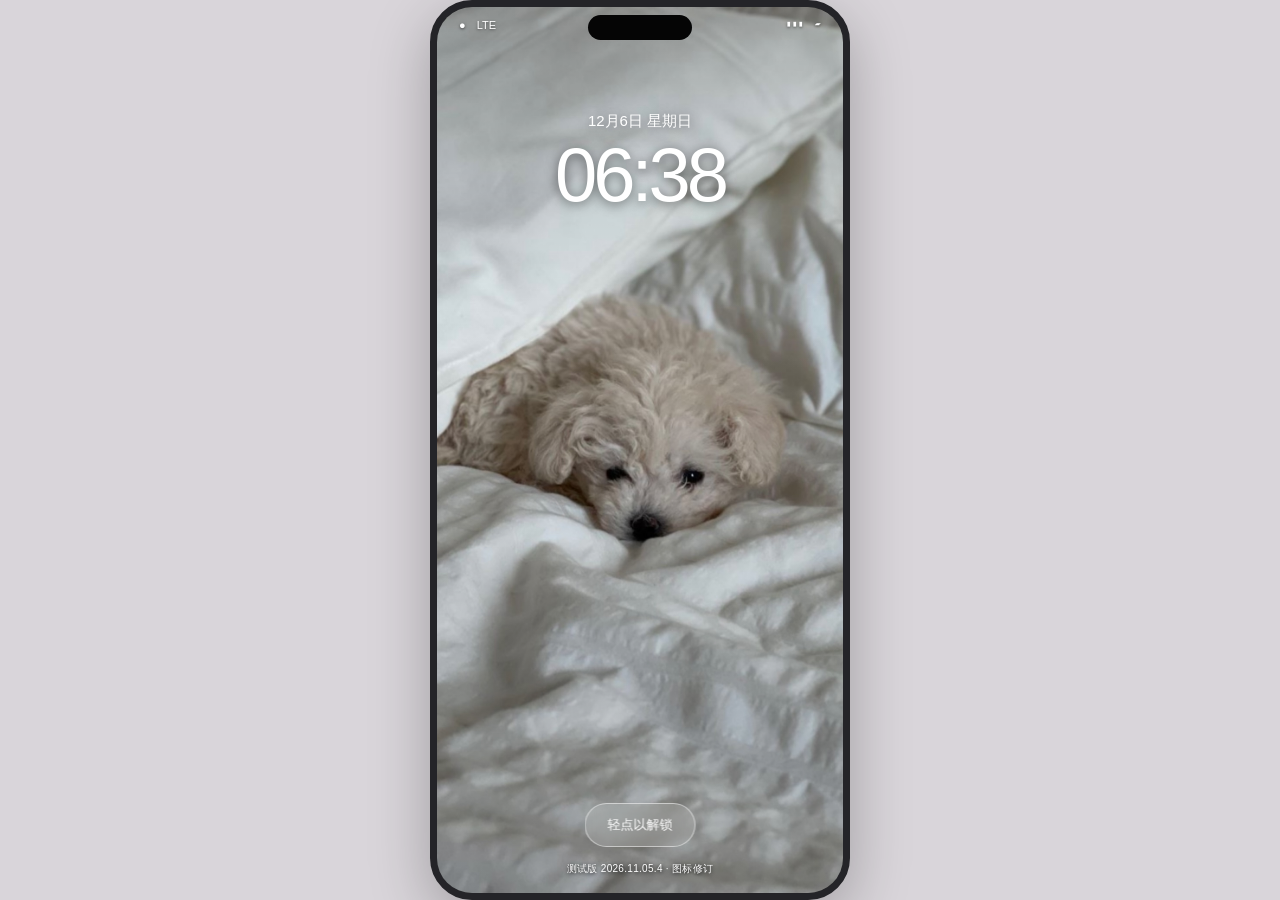
==== maque/index.html @ 87423d27 "Correct game icon silhouettes and replace launcher placeholders" ====
<!doctype html>
<html lang="zh-CN"><head><meta charset="utf-8"><meta name="viewport" content="width=device-width,initial-scale=1,viewport-fit=cover">
<title>麻雀 · 试玩版 2.1</title>
<meta name="maque-build" content="2026.11.05.4">
<style>
*{box-sizing:border-box}body{margin:0;background:#d9d5da;font-family:-apple-system,BlinkMacSystemFont,"PingFang SC",sans-serif;color:#222;display:flex;justify-content:center;min-height:100vh}
.phone{width:min(420px,100vw);height:min(900px,100dvh);min-height:650px;background:#111;border:7px solid #242428;border-radius:42px;overflow:hidden;position:relative;box-shadow:0 18px 60px #0004}
@media(max-width:430px){body{background:#111}.phone{width:100vw;height:100dvh;min-height:0;border:0;border-radius:0}}
.view{position:absolute;inset:0;display:none;overflow:hidden}.view.active{display:block}
.status{position:absolute;z-index:5;top:0;left:0;right:0;height:38px;padding:11px 22px;color:white;font-size:11px;display:flex;justify-content:space-between;text-shadow:0 1px 3px #0008}.island{position:absolute;z-index:6;top:8px;left:50%;transform:translateX(-50%);height:25px;width:104px;border-radius:18px;background:#050505}
.lock{background-size:cover;background-position:center}.lock:after{content:"";position:absolute;inset:0;background:linear-gradient(#0002,transparent 35%,#0003)}
.lockclock{position:absolute;z-index:2;top:105px;width:100%;text-align:center;color:white;text-shadow:0 2px 12px #0008}.date{font-size:15px}.time{font-size:76px;font-weight:200;letter-spacing:-4px}
.unlock{position:absolute;z-index:2;bottom:46px;left:50%;transform:translateX(-50%);white-space:nowrap;border:1px solid #ffffff80;background:#ffffff26;color:white;padding:12px 22px;border-radius:28px;backdrop-filter:blur(15px)}
.preview-build{position:absolute;z-index:2;bottom:17px;left:10px;right:10px;text-align:center;color:#fff;font-size:10px;letter-spacing:.3px;text-shadow:0 1px 4px #000}
.home{background-size:cover;background-position:center}.home:before{content:"";position:absolute;inset:0;background:#0002}
.status.dark{color:white}.grid{position:absolute;top:76px;left:16px;right:16px;display:grid;grid-template-columns:repeat(4,minmax(0,1fr));grid-auto-rows:82px;align-items:start;justify-items:center;column-gap:8px;row-gap:10px;z-index:2}.grid .app{width:100%;min-height:78px;justify-content:flex-start}.grid .appico{flex:none}.grid .app{font-size:11px;line-height:1.2}.home .dock{z-index:3}
.app{border:0;background:none;color:white;display:flex;flex-direction:column;align-items:center;gap:7px;min-width:0;font-size:11px;font-weight:600;text-shadow:0 1px 4px #0009;cursor:pointer}
.appico{width:58px;height:58px;border-radius:15px;background:#fff;display:grid;place-items:center;font-size:27px;color:#fff;box-shadow:0 3px 9px #0003;overflow:hidden}
.appico img{width:100%;height:100%;object-fit:cover}.dock{position:absolute;bottom:17px;left:13px;right:13px;height:82px;border-radius:25px;background:#ffffff45;backdrop-filter:blur(16px);display:flex;justify-content:space-evenly;align-items:center;z-index:2}
.dock .appico{width:51px;height:51px}
.badge{position:absolute;right:18px;top:53px;background:#ff477d;color:white;border-radius:20px;padding:3px 7px;font-size:10px;display:none;z-index:4}
.panel{background:#f4f3f8;color:#222}.nav{height:82px;padding:42px 16px 9px;display:flex;align-items:center;gap:10px;background:#faf9fc;border-bottom:1px solid #e4e2e8;font-weight:700}.back{border:0;background:none;color:#2582e8;font-size:27px;cursor:pointer;padding:0 8px}.navtitle{font-size:16px;font-weight:750}.sub{font-size:10px;color:#888;font-weight:500}
.chatarea{height:calc(100% - 127px);overflow:auto;padding:16px 13px 22px;display:flex;flex-direction:column;gap:12px}
.chatrow{display:flex;gap:8px;align-items:flex-end}.chatrow.me{justify-content:flex-end}.avatar{width:34px;height:34px;border-radius:50%;object-fit:cover;flex:none}.bubble{max-width:78%;padding:11px 13px;border-radius:17px;background:#fff;box-shadow:0 1px 2px #0001;font-size:13px;line-height:1.55;font-weight:600;white-space:pre-wrap}.me .bubble{background:#a8e878;border-radius:17px 17px 4px 17px}.ko{font-weight:700}.cn{font-size:11px;color:#777;margin-top:5px;font-weight:600}.tapnext{align-self:center;border:0;border-radius:18px;padding:9px 16px;background:#fff;color:#888;font-size:11px;cursor:pointer}
.options{display:flex;flex-direction:column;gap:8px;padding:0 10px 10px}.choice{border:1px solid #ddd;border-radius:13px;background:white;padding:11px;color:#333;font-weight:650;cursor:pointer}
.compose{height:45px;position:absolute;bottom:0;left:0;right:0;background:#faf9fc;border-top:1px solid #e4e2e8;padding:12px 16px;color:#999;font-size:12px}
.overlay{display:none;position:absolute;inset:0;background:#0009;z-index:20;align-items:center;justify-content:center;padding:22px;backdrop-filter:blur(6px)}.overlay.show{display:flex}.dialog{background:#fff;color:#222;border-radius:23px;width:100%;max-width:310px;padding:23px;text-align:center;box-shadow:0 16px 55px #0004}.dialog h3{margin:4px 0 8px;font-size:18px}.dialog p{font-size:12px;color:#777;line-height:1.6}.btn{border:0;border-radius:13px;background:#19191d;color:#fff;padding:12px 15px;width:100%;margin-top:9px;font-weight:650;cursor:pointer}.btn.pink{background:#ff72ad}.btn.light{background:#eee;color:#333}
.pinview{background:#101014;color:white;text-align:center;padding:100px 24px}.pinview h2{font-size:20px;font-weight:500}.dots{display:flex;justify-content:center;gap:17px;margin:24px}.dot{width:9px;height:9px;border:1px solid #aaa;border-radius:50%}.dot.on{background:#fff}.keys{display:grid;grid-template-columns:repeat(3,1fr);gap:12px;max-width:260px;margin:auto}.key{width:65px;height:65px;border:0;border-radius:50%;background:#ffffff1b;color:white;font-size:24px;justify-self:center;cursor:pointer}.hint{color:#ff91bc;font-size:12px;height:18px;margin-top:12px}
.info{background:#f5f3f8;color:#25242a;padding:48px 18px 20px;overflow:auto}.infotop{display:flex;align-items:center;gap:13px;margin:12px 0 18px}.portrait{width:82px;height:104px;object-fit:cover;border-radius:12px}.infotitle{font-size:20px;font-weight:800}.muted{color:#888;font-size:11px;font-weight:600}.stats{display:grid;grid-template-columns:1fr 1fr;gap:10px}.stat{font-weight:750;background:white;border-radius:15px;padding:14px 12px;text-align:left;border:1px solid #eee;cursor:pointer}.stat b{display:block;font-size:14px;font-weight:800}.stat strong{display:block;font-size:22px;margin-top:7px}.stat.mystery{background:#e4e4e7;color:#888;border-color:#d5d5d8}.stat.mystery strong{color:#888}.statdesc{font-size:11px;color:#777;margin-top:5px;font-weight:600}
.gamepage{background:#f7f4f7;color:#27232a;padding:50px 18px 20px}.gamehead{font-size:20px;font-weight:850;margin:18px 0}.pinkbtn{position:absolute;bottom:35px;left:20px;right:20px;background:#f47bad;color:white;border:0;border-radius:15px;padding:15px;font-weight:800;font-size:15px}
.notice{position:absolute;z-index:15;top:48px;left:13px;right:13px;display:flex;gap:10px;align-items:center;background:#fffffff0;color:#222;border-radius:17px;padding:12px;box-shadow:0 7px 25px #0003;transform:translateY(-150%);opacity:0;transition:transform .45s cubic-bezier(.2,.8,.2,1),opacity .35s}.notice.pop{transform:translateY(0);opacity:1}.noticeicon{width:34px;height:34px;border-radius:10px;background:#111;color:white;display:grid;place-items:center}.noticetext{font-size:11px;font-weight:650}.noticesub{font-size:10px;color:#777;margin-top:3px}

.install-track{height:7px;background:#e7e5eb;border-radius:8px;overflow:hidden;margin:18px 0 7px}
.install-fill{height:100%;width:0;background:#ff72ad;transition:width .12s linear}
.install-percent{font-size:11px;color:#888}
.red-secret{position:fixed;z-index:40;left:0;right:0;top:47%;text-align:center;color:#e54848;font-size:12px;font-weight:700;opacity:0;pointer-events:none;transition:opacity .25s;text-shadow:0 1px 3px #fff}
.red-secret.show{opacity:1}
#sms .bubble{font-weight:700}
#sms .sms-second{display:none;cursor:pointer}
#sms .sms-second.revealed{display:block;animation:msgIn .32s ease-out}
@keyframes msgIn{from{opacity:0;transform:translateY(12px)}to{opacity:1;transform:translateY(0)}}

.giftpage{overflow:auto;padding-bottom:26px}
.gift-intro{padding:15px 17px 12px;display:flex;flex-direction:column;gap:5px;background:#fff}
.gift-intro b{font-family:Georgia,serif;font-size:19px;letter-spacing:1.2px;color:#9c3659}
.gift-intro span{font-size:11px;color:#888}
.gift-grid{padding:13px;display:grid;grid-template-columns:repeat(2,minmax(0,1fr));gap:11px}
.gift-card{min-width:0;background:#fff;border:1px solid #eeeaf0;border-radius:16px;padding:12px 10px;display:flex;flex-direction:column;gap:5px;box-shadow:0 3px 12px #3b23300b}
.room-gift[hidden]{display:none!important}
.ins-post-header .silver-profile-avatar{width:34px;height:34px;flex:none;display:grid;place-items:center;border-radius:50%;background:linear-gradient(145deg,#e8c9d1,#a98291);color:#fff;font:14px Georgia,serif;margin-left:0!important}
.character-loading{display:grid;justify-items:center;gap:14px;padding:12px 0;color:#8c6b78;font-size:13px;letter-spacing:1px}.character-loading-spinner{width:30px;height:30px;border:2px solid #eadde2;border-top-color:#a97888;border-radius:50%;animation:character-spin .8s linear infinite}@keyframes character-spin{to{transform:rotate(360deg)}}
.gift-art{height:62px;display:grid;place-items:center;font-size:36px;background:#faf5f7;border-radius:12px;margin-bottom:3px}
.gift-card b{font-size:12px;color:#342b30}
.gift-card small{font-size:10px;color:#999;line-height:1.4;min-height:27px}
.gift-card button{border:0;border-radius:18px;padding:8px 10px;background:#f5dce7;color:#9d4265;font-size:11px;font-weight:750;margin-top:3px}
.dark-gift{background:#2c171c;border-color:#5e2935}
.dark-gift .gift-art{background:#4a202a}
.dark-gift b{color:#f5dce3}
.dark-gift small{color:#c8aab1}
.dark-gift button{background:#7d2638;color:#fff}
.gift-purchased{margin:4px 13px 18px;padding:13px;background:#fff;border-radius:14px;font-size:12px}
.gift-purchased button{margin:8px 6px 0 0;border:0;border-radius:14px;padding:7px 10px;background:#f3e4eb;color:#85405b}
.red-secret{top:auto;bottom:112px;left:16px;right:16px;padding:10px 12px;border-radius:12px;background:#fff8f8;color:#c62838;box-shadow:0 4px 18px #0002;font-size:13px;letter-spacing:.4px;z-index:80}

.gift-toast{position:fixed;z-index:100;left:16px;right:16px;top:46%;text-align:center;color:#b5122b;font-weight:800;font-size:14px;letter-spacing:.5px;opacity:0;pointer-events:none;transition:opacity .25s;text-shadow:0 1px 4px #fff;background:#fff9;padding:10px;border-radius:12px}
.gift-toast.show{opacity:1}

.samsara-mark{position:relative;width:48px;height:48px;display:inline-flex;align-items:center;justify-content:center;line-height:1}
.samsara-infinity{font-size:38px;line-height:1;color:#fff;font-family:Arial,sans-serif;font-weight:400}
.samsara-heart{position:absolute;left:50%;top:50%;transform:translate(-50%,-50%);font-style:normal;font-size:17px;line-height:1;color:#ff65a8;text-shadow:0 0 4px #ff8dbb}
.chatrow.system{justify-content:center;width:100%;margin:10px 0}.chatrow.system .system-bubble{max-width:90%;background:#ece9ee;color:#817783;border-radius:12px;padding:7px 12px;font-size:11px;text-align:center;box-shadow:none}.chat-gift-button{margin-left:auto;border:0;border-radius:18px;padding:7px 10px;background:#fff0f5;color:#a64a70;font-size:11px;font-weight:800;white-space:nowrap}
.gift-picker-dialog{position:relative;max-height:75%;overflow:auto}
.gift-picker-close{position:absolute;right:12px;top:10px;border:0;background:#f4edf0;border-radius:50%;width:28px;height:28px;font-size:18px;color:#755}
.chat-gift-choices{display:grid;grid-template-columns:repeat(2,minmax(0,1fr));gap:8px;margin-top:12px}
.chat-gift-choice{border:1px solid #eee1e7;border-radius:12px;padding:10px 7px;background:#fff8fb;color:#513a45;font-size:11px;font-weight:750}
.chat-gift-choice span{display:block;font-size:22px;margin-bottom:4px}
.chat-gift-choice.dark{background:#321b22;color:#f4dce2;border-color:#733342}
#pureLoveSecret{top:46%;bottom:auto;background:#fff8f8;color:#b5122b}
.glitch-scroll{margin:12px 0;padding:10px 0;overflow:hidden;background:#09070b;color:#d7c4e8;border-radius:10px;font:12px/1.7 monospace;white-space:nowrap}
.glitch-scroll .glitch-track{display:inline-block;min-width:200%;animation:glitchRoll 7s linear infinite}
@keyframes glitchRoll{from{transform:translateX(0)}to{transform:translateX(-50%)}}

/* 3.1: full-screen red obsessive ending, deliberately independent of phone viewport */
#loveEnding{display:none;position:fixed;inset:0;z-index:999999;background:#050000;color:#ff1010;overflow:hidden;isolation:isolate}
#loveEnding.show{display:flex;align-items:center;justify-content:center}
#loveEnding .love-ending-title{position:relative;z-index:3;width:100%;padding:2vh 2vw;text-align:center;font-family:serif;font-weight:1000;font-size:clamp(42px,10vw,150px);line-height:1.35;letter-spacing:.08em;color:#ff0000;text-shadow:0 0 5px #ff0000,0 0 18px #b00000,0 0 48px #ff0000;animation:lovePulse .65s steps(2,end) infinite}
#loveEnding .love-ending-stream{position:absolute;inset:-30%;z-index:2;opacity:.78;transform:rotate(-13deg);background:repeating-linear-gradient(0deg,transparent 0 7vh,rgba(255,0,0,.95) 7.1vh 8.1vh,transparent 8.2vh 10vh);animation:loveScroll 3.1s linear infinite}
#loveEnding .love-ending-stream:before,#loveEnding .love-ending-stream:after{content:"生生世世不分离　不分离不分离不分离　生生世世不分离　生生世世不分离　";position:absolute;left:-10%;width:120%;font-family:serif;font-weight:1000;font-size:clamp(28px,6vw,86px);line-height:1.45;letter-spacing:.12em;word-break:break-all;color:#ff0000;text-shadow:0 0 8px #ff0000,0 0 22px #a00000;white-space:normal}
#loveEnding .love-ending-stream:before{top:0}
#loveEnding .love-ending-stream:after{top:50%;left:-35%;transform:translateY(-50%)}
#loveEnding .love-ending-noise{position:absolute;inset:0;z-index:4;pointer-events:none;opacity:.18;background:repeating-linear-gradient(0deg,transparent 0 3px,rgba(255,0,0,.5) 4px,transparent 5px);mix-blend-mode:screen}
@keyframes lovePulse{0%,100%{opacity:1;transform:scale(1)}50%{opacity:.62;transform:scale(1.025)}}
@keyframes loveScroll{from{background-position:0 0}to{background-position:0 100vh}}
.gift-card button:disabled,.chat-gift-choice:disabled{opacity:.55;cursor:not-allowed}
.chat-gift-button:disabled{opacity:.55;cursor:wait}
[hidden]{display:none!important}
.date-icon{background:#f5e1de;color:#a14e5d;font-family:Georgia,serif;font-size:43px;border:1px solid #e8c8bd}
.feature-notice{position:absolute;z-index:90;top:43px;left:12px;right:12px;display:flex;align-items:center;gap:11px;padding:12px 14px;border-radius:19px;background:#fffaf5f5;color:#523b3d;box-shadow:0 6px 24px #49303525;pointer-events:none;animation:featureIn .2s ease-out}
.feature-notice *{pointer-events:none}.feature-notice-icon{font:30px Georgia,serif;color:#aa5967}.feature-notice b,.feature-notice span:not(.feature-notice-icon){display:block}.feature-notice b{font-size:12px}.feature-notice span:not(.feature-notice-icon){font-size:11px;line-height:1.5;margin-top:2px}
@keyframes featureIn{from{opacity:0;transform:translateY(-10px)}to{opacity:1;transform:translateY(0)}}
.date-app{background:#f8f3ed;color:#493b3a;overflow-y:auto;overscroll-behavior:contain;padding:0 22px 26px}
.date-topbar{display:flex;align-items:center;justify-content:space-between;padding:43px 0 16px;position:sticky;top:0;background:#f8f3edf2;z-index:3;backdrop-filter:blur(12px)}
.date-topbar button,.date-back{border:0;background:none;color:#725451;font-size:24px;padding:0 8px 0 0;cursor:pointer}.date-brand{font:italic 23px Georgia,serif;letter-spacing:-.8px}.date-edition{font:9px Georgia,serif;letter-spacing:1.3px;color:#9a7770}
.date-eyebrow{font-size:9px;letter-spacing:2.4px;color:#a9796c;margin:0 0 11px}.date-intro-hero{padding:22px 0 0;border-top:1px solid #decfc3;position:relative}
.date-intro-hero h1{font:normal 49px/.98 Georgia,serif;letter-spacing:-2px;margin:16px 0 18px;color:#714943}.date-intro-hero h1 i{font-weight:normal;color:#aa6b66}.date-quote{font-size:14px;line-height:1.7;color:#644743;margin:0}.date-translation{font-size:12px;color:#9b7a70;margin:4px 0 20px;line-height:1.6}
.date-orbit{position:absolute;right:0;top:23px;border:1px solid #c99d8e;width:65px;height:81px;border-radius:50%;transform:rotate(26deg);display:grid;place-items:center;color:#a56b66;font:40px Georgia,serif}.date-orbit:after{content:'✦';position:absolute;top:-10px;right:11px;font-size:21px;background:#f8f3ed}
.date-intro-notes{border-top:1px solid #dfd2c6;margin-top:25px}.date-intro-note{display:flex;gap:14px;padding:16px 0;border-bottom:1px solid #dfd2c6}.date-intro-note>span{color:#a57f71;font:italic 20px Georgia,serif}.date-intro-note b{display:block;font-size:12px;margin:0 0 5px}.date-intro-note p{font-size:11px;line-height:1.8;color:#9b8176;margin:0}.date-primary{width:100%;border:0;border-radius:100px;background:#80574e;color:#fff8ee;padding:15px 20px;font-size:12px;font-weight:650;cursor:pointer;margin-top:25px;display:flex;justify-content:space-between;align-items:center;gap:12px}.date-primary:disabled{opacity:.5;cursor:default}.date-primary span{font-size:17px}.date-footer{font:9px Georgia,serif;letter-spacing:2px;text-align:center;color:#aa8c7d;margin:20px 0 0}
.date-catalog-heading{display:flex;justify-content:space-between;align-items:flex-end;margin:7px 0 20px}.date-catalog-heading h2{font:32px/1.2 Georgia,serif;margin:6px 0;color:#735249}.date-catalog-heading p{font-size:11px;color:#9b8175;line-height:1.8;margin:0}.date-affection-pill{font-size:11px;color:#925c64;white-space:nowrap;padding:8px 10px;border:1px solid #e3cfc2;border-radius:100px}
.date-scenes{display:flex;flex-direction:column;gap:13px}.date-scene{position:relative;isolation:isolate;overflow:hidden;min-height:131px;flex:none;width:100%;border:1px solid #ffffffa0;border-radius:15px;text-align:left;padding:17px 18px;color:#fff;cursor:pointer;background:#735d56;box-shadow:0 4px 15px #6142300a}
.scene-art{position:absolute;inset:0;z-index:-2;overflow:hidden}.scene-art:before,.scene-art:after{content:'';position:absolute;pointer-events:none}.scene-art-escape{background:repeating-linear-gradient(100deg,#161414 0 29%,#302425 30% 55%,#514140 56% 68%,#201b1b 69%)}.scene-art-escape:before{inset:13% -10%;border:2px solid #8d4b50;transform:rotate(-13deg);box-shadow:0 25px 0 #382729,0 -25px 0 #704047}.scene-art-escape:after{width:87px;height:87px;border-radius:50%;background:#131111;right:23px;top:28px;box-shadow:10px -2px 0 #764047}
.scene-art-baseball{background:linear-gradient(120deg,#743339,#243f36)}.scene-art-baseball:before{width:160px;height:160px;border:1px solid #e8dec7aa;transform:rotate(45deg);right:-5px;top:23px;box-shadow:0 0 0 27px #eee5cc12,0 0 0 54px #eee5cc12}.scene-art-baseball:after{width:40px;height:40px;border-radius:50%;background:#e2d8c7;right:65px;top:40px;border:2px dashed #9d444c}
.scene-art-football{background:linear-gradient(120deg,#587667,#b6bfa5)}.scene-art-football:before{inset:14px 20px 14px 51%;border:1px solid #f6f5df88;transform:rotate(-7deg)}.scene-art-football:after{width:63px;height:63px;border-radius:50%;border:1px solid #f6f5df88;right:47px;top:36px}
.scene-art-idol{background:linear-gradient(120deg,#555c8c,#c388a6)}.scene-art-idol:before{width:70%;height:200%;right:-20px;top:-65%;transform:rotate(-20deg);background:linear-gradient(90deg,transparent,#fff5,transparent)}.scene-art-idol:after{content:'✦';font-size:100px;color:#fff6;right:28px;top:0}
.scene-art img{width:100%;height:100%;object-fit:cover;opacity:.62}.date-scene:after{content:'';position:absolute;inset:0;z-index:-1;background:linear-gradient(90deg,#1f171965,transparent)}.scene-topline{display:flex;align-items:center;justify-content:space-between;font-size:9px;letter-spacing:1px;margin-bottom:15px;color:#ffffffbd}.scene-name{display:block;font:22px/1.3 Georgia,'Songti SC',serif;letter-spacing:2px;margin-bottom:6px}.scene-name-escape{letter-spacing:.08em;color:#eed9d6;text-shadow:1px 0 #79383e}.scene-description{display:block;font-size:10px;color:#ffffffe0;line-height:1.6;max-width:87%}.scene-arrow{position:absolute;right:16px;bottom:20px;font-size:20px}.scene-state{font-size:8px;border:1px solid #fff6;border-radius:20px;padding:3px 7px;background:#fff1}
.date-detail-art{position:relative;isolation:isolate;height:180px;border-radius:15px;overflow:hidden;margin:8px 0 21px;display:flex;align-items:flex-end;padding:20px}.date-detail-art .scene-art{z-index:-1}.date-detail-art strong{font:30px Georgia,'Songti SC',serif;color:white;text-shadow:0 2px 6px #0003}.date-detail-kicker{color:#af7c69;font-size:10px;letter-spacing:1.5px;margin:0 0 8px}.date-detail-copy{font-size:12px;line-height:2;color:#897166;margin:8px 0 17px}.date-stub{border-top:1px solid #e3d4c6;font-size:11px;line-height:1.8;color:#ac8c7b;padding-top:15px}.date-story{background:#fffcf7;border:1px solid #eadbce;padding:20px;border-radius:14px;margin:16px 0}.date-story-label{font-size:9px;letter-spacing:1.6px;color:#ad8475;margin:0 0 12px}.date-story-ko{font-size:14px;line-height:1.9;margin:0;color:#61463f}.date-story-cn{font-size:12px;line-height:1.9;color:#a18474;margin:9px 0 0}.date-options{display:grid;gap:10px}.date-options button{border:1px solid #d9bfb0;background:#fffaf4;border-radius:13px;text-align:left;color:#80594e;padding:14px;font-size:12px;line-height:1.7;cursor:pointer}.date-options small{display:block;font-size:10px;color:#a98e80}.date-reward{font:italic 24px Georgia,serif;color:#a26366;margin:12px 0}.date-inline-link{border:0;border-bottom:1px solid #c1a18c;background:none;color:#8f6255;font-size:11px;padding:4px 0;cursor:pointer;margin-top:18px}
.maque-ins{background:#fff;color:#222;overflow-y:auto;overscroll-behavior:contain}.ins-top{padding:42px 18px 14px;display:flex;align-items:center;justify-content:space-between;border-bottom:1px solid #efefef;position:sticky;top:0;background:#fffc;backdrop-filter:blur(15px);z-index:3}.ins-top button{border:0;background:none;font-size:24px;cursor:pointer}.ins-wordmark{font:italic 26px Georgia,serif;letter-spacing:-1px}.ins-top span:last-child{font-size:18px}.ins-stories{display:flex;gap:19px;padding:18px 20px;border-bottom:1px solid #eee}.ins-story{font-size:10px;text-align:center;color:#555}.ins-ring{border:2px solid #d66b8a;padding:3px;border-radius:50%;width:58px;height:58px;display:grid;place-items:center;margin:0 auto 7px}.ins-ring img{width:100%;height:100%;object-fit:cover;border-radius:50%}.ins-ring span{display:grid;place-items:center;width:100%;height:100%;border-radius:50%;background:#eee6df;color:#916d61;font:22px Georgia,serif}.ins-empty{text-align:center;padding:75px 30px;color:#9c8a86;font-size:12px;line-height:2}.ins-empty strong{display:block;font:italic 35px Georgia,serif;color:#8f685b;margin-bottom:12px}.ins-post{border-bottom:8px solid #faf8f6}.ins-post-header{display:flex;align-items:center;gap:10px;padding:14px 17px}.ins-post-header img{width:34px;height:34px;border-radius:50%;object-fit:cover}.ins-post-header b{display:block;font-size:12px}.ins-post-header small{display:block;font-size:9px;color:#999;margin-top:3px}.ins-post-header>span{margin-left:auto;font-size:19px}.ins-photo{aspect-ratio:1;position:relative;isolation:isolate;overflow:hidden;display:grid;place-items:center}.ins-photo .scene-art{z-index:-1}.ins-ticket{border:1px solid #fffa;padding:28px 24px;color:#fff;text-align:center;width:70%;background:#ffffff12;backdrop-filter:blur(5px)}.ins-ticket small{font-size:9px;letter-spacing:3px}.ins-ticket strong{display:block;font:34px/1.1 Georgia,serif;margin:20px 0 12px}.ins-ticket p{font-size:11px;letter-spacing:1.6px}.ins-ticket .ticket-rule{display:block;height:1px;background:#fff7;margin-top:22px}.ins-post-image{width:100%;height:100%;object-fit:cover;display:block}.ins-actions{display:flex;gap:15px;padding:13px 17px 5px}.ins-actions button{border:0;background:none;font-size:26px;line-height:1;cursor:pointer;padding:0;color:#292929}.ins-actions button[aria-pressed=true]{color:#c45e6b}.ins-actions button:last-child{margin-left:auto;font-size:20px}.ins-caption{padding:7px 17px 17px}.ins-caption b{font-size:11px}.ins-caption p{font-size:12px;line-height:1.8;margin:7px 0}.ins-caption .cn{color:#8f817a;font-size:11px}.ins-caption small{color:#b4a39a;font-size:9px;letter-spacing:1px}.ins-caption a{font-size:11px;color:#916c60}.ins-bottom{display:flex;justify-content:space-around;position:sticky;bottom:0;background:#fffefcdd;backdrop-filter:blur(10px);border-top:1px solid #eee;padding:15px 20px;color:#6e4c43;font-size:21px}.ins-bottom button{border:0;background:none;font-size:22px;color:inherit;cursor:pointer}
@media(prefers-reduced-motion:reduce){.feature-notice{animation:none}.date-scene,.date-primary{scroll-behavior:auto}}

/* Editorial gift boutique, related to the date app without copying its layout. */
.giftpage{background:#f8f4ed;padding:0 0 28px;color:#574335}.giftpage>.nav{background:#f8f4edf2;border-color:#e3d6c6;color:#6e5045;position:sticky;top:0;z-index:4;backdrop-filter:blur(12px)}.giftpage .back{color:#8f6958}.giftpage .navtitle{font:22px Georgia,serif}.giftpage .sub{font-size:9px;letter-spacing:1px;color:#9e8171}
.gift-intro{margin:16px 18px 9px;padding:18px 0 21px;background:none;border-bottom:1px solid #dfd0bf;gap:9px}.gift-intro b{font:italic 31px Georgia,serif;letter-spacing:-.7px;color:#7c5748}.gift-intro span{color:#aa8c74;line-height:1.8;font-size:11px}.gift-grid{padding:8px 17px;gap:13px}.gift-card{border-radius:10px;padding:8px 8px 12px;background:#fffdf8;border:1px solid #e7dccc;box-shadow:0 3px 12px #7c543306;gap:6px}.gift-art{position:relative;isolation:isolate;display:block;width:100%;height:143px;overflow:hidden;background:#ede4d5;border-radius:6px;margin-bottom:6px;flex:none}.gift-product-photo,.gift-art>.gift-illustration{position:absolute;inset:0;display:block;width:100%;height:100%;object-fit:cover}.gift-illustration{display:block;width:100%;height:100%;object-fit:contain}.gift-product-photo{opacity:0;transition:opacity .25s}.gift-product-photo.loaded{opacity:1}.gift-card b{font-size:12px;font-weight:650;color:#674d3e}.gift-card small{font-size:10px;color:#a28a72;min-height:29px;line-height:1.6}.gift-card button{border:1px solid #deceba;background:#f2e8db;color:#8f6750;border-radius:5px;font-size:10px;letter-spacing:1px;margin-top:auto;padding:9px}.gift-purchased{margin:16px 17px;background:#eee5d7;border-radius:8px;color:#8e6c51;line-height:1.9;font-size:11px}.dark-gift{background:#3d2b30;border-color:#67454d}.dark-gift .gift-art{background:#2b2026}.dark-gift b{color:#ecd8cc}.dark-gift small{color:#bca195}.dark-gift button{color:#f5ddd4;border-color:#8b6570;background:#69424f}.gift-photo-credit{margin:15px 20px;font-size:9px;color:#a99079;line-height:1.7}.gift-photo-credit a{color:inherit}.chat-gift-choice{padding:8px;background:#fffaf2;border-color:#e5d4c4;color:#7d5745}.chat-gift-choice .gift-art{height:83px;margin-bottom:8px}.chat-gift-choice .gift-choice-name{font-size:11px}.chat-gift-choice.dark{background:#3d2b30;color:#ecd8cc}.memory-photo-placeholder{width:190px;max-width:100%;background:#e6e3d8;border:6px solid #fff;padding:12px 10px;color:#8d877a;text-align:center;box-shadow:0 2px 5px #0001}.memory-photo-placeholder svg,.memory-photo-placeholder img{height:140px;width:100%;object-fit:contain}.memory-photo-placeholder span{font-size:10px;letter-spacing:1px}.photo-message{padding:7px;max-width:78%}.photo-message>img{display:block;max-width:100%;width:225px;border-radius:10px}
/* Equal outer/inner circles keep both story portraits centered. */
.ins-stories{gap:12px;align-items:flex-start;padding:17px 16px}.ins-story{width:70px;flex:0 0 70px;display:grid;justify-items:center;gap:7px;font-size:9px;line-height:1.4}.ins-ring{box-sizing:border-box;display:block;width:64px;height:64px;aspect-ratio:1;padding:3px;border-width:2px;border-style:solid;margin:0;border-radius:50%;overflow:hidden;flex:none}.ins-ring img{display:block;width:100%;height:100%;min-width:0;object-fit:cover;object-position:center;border-radius:50%;margin:0}.ins-ring>span{width:100%;height:100%;display:grid;place-items:center;border-radius:50%}.ins-post-header img{display:block;aspect-ratio:1;object-position:center}
.date-secondary{display:block;width:100%;padding:14px;margin-top:10px;border:1px solid #d7beaf;border-radius:100px;background:transparent;color:#997769;cursor:pointer}.date-invite-heart{font:80px Georgia,serif;color:#b77978;margin:34px 0 23px}.date-invite-title{font:normal 36px/1.45 Georgia,'Songti SC',serif;color:#795349;margin:0 0 22px}.date-refusal-hint{position:absolute;z-index:95;bottom:113px}.date-upload-frame{height:250px;margin-top:25px;border:8px solid #fffdf5;box-shadow:0 3px 14px #6e4b3420;overflow:hidden;transform:rotate(-2deg)}.date-upload-frame img{width:100%;height:100%;object-fit:cover;display:block}.date-upload-track{height:4px;background:#dfd1c2;border-radius:4px;margin-top:35px;overflow:hidden}.date-upload-track span{display:block;height:100%;background:#ab7772;width:0;animation:photoPrepare 1s linear forwards}.date-upload-success{color:#8c7661;font-size:11px;letter-spacing:1px;margin-top:24px}@keyframes photoPrepare{to{width:100%}}
.ios-photos{background:#fff;color:#161616;overflow-y:auto;overscroll-behavior:contain}.photos-header{padding:42px 19px 0;background:#ffffffed;backdrop-filter:blur(16px);position:sticky;top:0;z-index:3}.photos-topline{display:flex;justify-content:space-between;align-items:center}.photos-text-button{border:0;background:none;padding:6px 0;color:#1671e5;font-size:13px;cursor:pointer}.photos-add{border:0;background:#f1f1f4;border-radius:50%;font-size:25px;width:31px;height:31px;color:#1671e5;cursor:pointer}.photos-header h1{font-size:31px;margin:5px 0 19px;font-weight:750;letter-spacing:-1px}.photos-kicker{font-size:11px;color:#96969d;margin:15px 0 3px}.photos-tabs{display:flex;border-bottom:1px solid #ededf0;gap:22px}.photos-tabs button{border:0;border-bottom:2px solid transparent;padding:0 0 10px;background:none;font-size:13px;font-weight:650;color:#8d8d94;cursor:pointer}.photos-tabs button[aria-pressed=true]{color:#111;border-color:#111}.photos-grid{display:grid;grid-template-columns:repeat(3,minmax(0,1fr));gap:2px}.photo-tile{position:relative;aspect-ratio:1;border:0;padding:0;overflow:hidden;background:#eee;cursor:pointer}.photo-tile img{display:block;width:100%;height:100%;object-fit:cover}.photo-tile>span{position:absolute;right:7px;bottom:6px;color:white;text-shadow:0 1px 3px #000;font-size:14px}.photos-count{text-align:center;color:#8e8e95;font-size:11px;padding:20px 12px 30px;margin:0}.photos-import-status{font-size:11px;color:#797981;margin:0;padding:9px 18px;line-height:1.6;min-height:18px}.photos-import-status:empty{padding:4px}.photos-empty{text-align:center;margin:65px 27px;color:#9999a1;font-size:12px;line-height:1.9}.photos-empty h2{font-size:18px;color:#333;margin:12px 0 8px}.photos-empty-mark{font-size:47px;color:#aeb3be}.photos-import-button{border:0;background:#087af3;border-radius:30px;color:#fff;padding:12px 24px;margin-top:20px;font-size:13px;cursor:pointer}.photo-detail{position:absolute;inset:0;background:#080808;color:white;z-index:6;display:flex;flex-direction:column}.photo-detail>header{padding:43px 15px 13px;display:flex;align-items:center;justify-content:space-between;gap:12px;flex:none}.photo-detail>header>div{text-align:center;min-width:0}.photo-detail>header b,.photo-detail>header small{display:block;font-size:11px}.photo-detail>header small{font-size:10px;color:#9b9ba1;margin-top:4px}.photo-detail-image{min-height:0;flex:1;display:flex;align-items:center;justify-content:center;overflow:hidden}.photo-detail-image img{display:block;width:100%;height:100%;object-fit:contain}.photo-detail>footer{display:flex;justify-content:space-around;align-items:center;gap:10px;padding:18px 16px 25px;flex:none;background:#131313}.photo-detail>footer button{border:0;background:none;color:#4b9dfa;font-size:25px;cursor:pointer}.photo-detail>footer .photos-use-button{font-size:12px;border:1px solid #3f77ad;border-radius:22px;padding:10px 17px}.photo-detail-info{font-size:22px;color:#4b9dfa;background:none;border:0;cursor:pointer}.photo-info{background:#1c1c1f;padding:18px 19px;color:#b7b7be;border-radius:18px 18px 0 0;flex:none;max-height:38%;overflow:auto}.photo-info h3{font-size:12px;color:#eee;margin:0 0 13px;word-break:break-all}.photo-info dl{display:grid;grid-template-columns:70px minmax(0,1fr);font-size:11px;line-height:1.7;gap:8px 10px;margin:0}.photo-info dt{color:#7d7d85}.photo-info dd{margin:0;word-break:break-all}.photo-detail footer button[aria-pressed=true]{color:#ff6c8c}

/* Black, white and rose launcher family with distinct game/date/gift silhouettes. */
.appico.maque-family-icon {
  background: #08090c;
  border: 0;
  box-shadow: 0 3px 10px #0004;
}
.appico.native-app-icon{background:#fff;border:0}
.appico.maque-family-icon img {
  display: block;
  width: 100%;
  height: 100%;
  object-fit: contain;
}

.scene-art.has-photo:before,.scene-art.has-photo:after{content:none;display:none}
.scene-art.has-photo img{display:block;opacity:.5;object-fit:cover;object-position:center 30%}
.date-detail-art .scene-art.has-photo img{opacity:.72}
.scene-art-baseball.has-photo img{object-position:center 9%}
.date-detail-art .scene-art-baseball.has-photo img{object-position:center 12%}
.date-scene .scene-name{text-shadow:0 2px 8px #23151970}
.date-scene .scene-topline,.date-scene .scene-description{text-shadow:0 1px 6px #0008}
.scene-reference-gallery{display:grid;grid-template-columns:repeat(2,minmax(0,1fr));gap:10px;margin:18px 0 21px}
.scene-reference-gallery figure{margin:0;padding:6px;background:#fff9f0;border:1px solid #e3d2bf;border-radius:9px;overflow:hidden}
.scene-reference-gallery img{display:block;width:100%;height:190px;object-fit:cover;object-position:center 25%;border-radius:4px}
.scene-reference-gallery figcaption{font-size:9px;color:#9a7c6b;padding:9px 3px 5px;line-height:1.5}
.samsara-launch-icon{width:62px;height:62px;border-radius:16px;box-shadow:0 4px 14px #98606a19}
.gamepage .pinkbtn{background:#ab6e7a}
.immersive-story{position:relative;isolation:isolate;min-height:calc(100dvh - 185px);padding-bottom:16px}
.date-scene-wallpaper{position:absolute;inset:-12px -17px -25px;z-index:-1;overflow:hidden;border-radius:18px;background:#f8eee4;pointer-events:none}
.date-scene-wallpaper img{width:100%;height:100%;object-fit:cover;opacity:.13;filter:blur(5px)}
.date-stage-visual{position:relative;overflow:hidden;border-radius:14px;height:190px;box-shadow:0 5px 20px #68483214;margin:8px 0 12px;background:#dfc9bb}
.date-stage-visual>img{width:100%;height:100%;display:block;object-fit:cover;object-position:center 12%}
.date-stage-visual:after{content:'';position:absolute;inset:0;pointer-events:none;background:linear-gradient(transparent 55%,#30212490)}
.date-stage-label{position:absolute;bottom:13px;left:14px;right:14px;z-index:1;color:#fff9ed;font-size:10px;letter-spacing:1.4px;text-shadow:0 1px 5px #0004}
.date-player-chip{display:flex;align-items:center;gap:7px;margin:8px 0 16px;font-size:9px;color:#9a7767}
.date-player-chip img{width:27px;height:27px;border-radius:50%;object-fit:cover;border:2px solid #fff8ed;box-shadow:0 1px 4px #78523a15}
.date-game-ticket{position:relative;overflow:hidden;background:#fffaf0f2;border:1px solid #dcbfa4;border-radius:10px;padding:20px 18px;margin:17px 0;box-shadow:0 3px 12px #99734c0a}
.date-game-ticket:after{content:'';position:absolute;top:0;bottom:0;right:32px;border-right:1px dashed #d8c0a6}
.date-game-ticket small,.date-game-ticket span{display:block;color:#a58365;font-size:9px;letter-spacing:1.1px}
.date-game-ticket strong{display:block;font:22px/1.4 Georgia,'Songti SC',serif;color:#78543d;margin:10px 0}
.immersive-story .date-detail-copy{color:#735448;background:#fff9efbd;border-radius:10px;padding:11px 13px;font-size:12px;line-height:1.95}
.immersive-story .date-story{background:#fffaf3eb;box-shadow:0 4px 14px #865b4210;backdrop-filter:blur(5px)}
.lucky-invitation{text-align:center;background:#fff7e8ed;border:1px solid #e5cba5;border-radius:12px;padding:24px 15px;margin:16px 0;color:#986c46}
.lucky-invitation small{font:9px Georgia,serif;letter-spacing:3px}.lucky-invitation h2{font:25px Georgia,'Songti SC',serif;margin:13px 0}.lucky-invitation p{font-size:10px;letter-spacing:.6px;margin:0}
.date-pitch-field{height:137px;position:relative;overflow:hidden;border:1px solid #bfc4aa;background:linear-gradient(#dfe4d0,#c1d2be);border-radius:15px;margin:20px 0 10px;display:grid;place-items:center}
.date-pitch-field:before{content:'';position:absolute;width:115px;height:115px;transform:rotate(45deg);border:1px solid #fff9;top:33px;right:-30px}
.pitch-field-copy{position:absolute;left:15px;bottom:12px;font-size:10px;color:#647661}
.date-pitch-ball{width:76px;height:76px;border:0;background:none;cursor:pointer;padding:0;filter:drop-shadow(0 7px 6px #65715c33);touch-action:manipulation}
.date-pitch-ball svg{display:block;width:100%;height:100%}
.date-pitch-ball:focus-visible{outline:2px solid #9f6476;outline-offset:4px;border-radius:50%}
.is-thrown .date-pitch-ball{animation:datePitchFlight .65s ease-out forwards}
@keyframes datePitchFlight{to{transform:translate(100px,-60px) scale(.3) rotate(240deg);opacity:.25}}
.date-stage-instruction{text-align:center;font-size:10px;color:#8f735a;line-height:1.6;margin:12px 0 20px}
.kiss-camera{border:3px solid #cf8f9c;box-shadow:0 0 0 5px #f2ced45c}
.kiss-camera>img{object-position:center 30%}
.kiss-camera-label{position:absolute;top:13px;right:13px;border-radius:30px;background:#b46a80e8;color:#fff7f4;padding:6px 10px;font:10px Georgia,serif;letter-spacing:2px}
.kiss-camera-heart{position:absolute;left:14px;top:7px;color:#fff2f3;text-shadow:0 2px 9px #9f5277;font:45px Georgia,serif;animation:dateHeartPulse 2.1s ease-in-out infinite}
@keyframes dateHeartPulse{50%{transform:scale(1.1)}}
.kiss-scene-title,.date-memory-title{font:27px/1.5 Georgia,'Songti SC',serif;color:#986270;margin:20px 0 12px}
.date-result-photos{display:grid;grid-template-columns:repeat(2,minmax(0,1fr));gap:11px;padding:9px 0}
.date-result-image{display:block;width:100%;height:195px;object-fit:contain;background:#fffaf1;border:5px solid #fffcf7;box-shadow:0 4px 12px #80564319;border-radius:4px;transform:rotate(-2deg)}
.date-result-image:nth-child(2){transform:rotate(2deg)}
.ins-photo{aspect-ratio:4/5;background:#f9f2e9}
.ins-photo>.ins-post-image{object-fit:contain;background:#f9f2e9}
.ins-photo-counter{position:absolute;right:12px;top:12px;border-radius:30px;padding:5px 9px;background:#3b2a24a3;color:#fff7f0;font-size:10px;letter-spacing:.6px}
.ins-photo-next{position:absolute;bottom:13px;right:13px;width:34px;height:34px;padding:0;border:1px solid #ffffffb0;border-radius:50%;background:#fff8eecc;color:#815549;font:25px Georgia,serif;cursor:pointer;box-shadow:0 2px 8px #684a2720}
@media(prefers-reduced-motion:reduce){.is-thrown .date-pitch-ball,.kiss-camera-heart{animation:none}}

.date-answer-options{display:flex;flex-direction:column;align-items:center;gap:16px;margin:25px 0 16px}
#dateConfirm .date-answer-options button{display:flex;justify-content:center;align-items:center;flex:none;width:80px;height:44px;max-width:100%;padding:0;margin:0;font-size:16px;line-height:1;border:0;text-align:center;gap:0}
#dateConfirm #dateDecline{background:#e9dbd1;color:#80574e}
#dateConfirm #dateDecline[hidden]{display:none}
#loveEnding .love-ending-return{position:absolute;z-index:5;bottom:30px;left:50%;transform:translateX(-50%);padding:12px 24px;border:1px solid #a45a5a;border-radius:30px;background:#201111;color:#f2d8d0;cursor:pointer}

/* True-heart ending: photo flood, pale typewriter loop, then a final red lock. */
#loveEnding{display:none;position:fixed;inset:0;z-index:999999;background:#050505;color:#fff;overflow:hidden;isolation:isolate}
#loveEnding.show{display:block}
#loveEnding .love-photo-storm{position:absolute;inset:0;z-index:1;overflow:hidden}
#loveEnding .love-memory-photo{position:absolute;left:var(--x);top:var(--y);width:clamp(100px,23vw,260px);aspect-ratio:4/3;object-fit:cover;border:5px solid #fff;box-shadow:0 10px 35px #0009;opacity:0;transform:translate(-50%,-50%) rotate(var(--r)) scale(.18);animation:lovePhotoBurst .72s cubic-bezier(.12,.72,.18,1) var(--delay) forwards}
@keyframes lovePhotoBurst{55%{opacity:1;transform:translate(-50%,-50%) rotate(calc(var(--r) + 9deg)) scale(1.12)}100%{opacity:.94;transform:translate(-50%,-50%) rotate(var(--r)) scale(1)}}
#loveEnding .love-ending-redline{position:absolute;z-index:3;left:5%;right:5%;top:50%;transform:translateY(-50%);margin:0;padding:18px 14px;background:#a50018e8;color:#fff;font:900 clamp(20px,5vw,48px)/1.6 sans-serif;text-align:center;text-shadow:0 2px 14px #500;animation:loveRedPulse .7s steps(2,end) infinite}
@keyframes loveRedPulse{50%{opacity:.68;filter:blur(.45px)}}
#loveEnding .love-typing-screen{position:absolute;z-index:4;inset:0;background:#fff;color:#181316;overflow:hidden;padding:7vh 7vw;box-sizing:border-box}
#loveEnding .love-typed-rows{display:flex;flex-direction:column;gap:.12em;font:900 clamp(28px,8vw,92px)/1.08 Georgia,serif;letter-spacing:.06em;word-break:break-all}
#loveEnding .love-typed-row{min-height:1.08em;animation:loveTypeIn .12s steps(12,end) both}
@keyframes loveTypeIn{from{clip-path:inset(0 100% 0 0)}to{clip-path:inset(0)}}
#loveEnding .love-final-flash{position:absolute;z-index:5;inset:0;background:#b40020;color:#fff;display:grid;place-items:center;padding:8vw;box-sizing:border-box;text-align:center;font:1000 clamp(38px,10vw,120px)/1.4 sans-serif;letter-spacing:.08em;animation:loveFinalPulse .5s steps(2,end) infinite}
@keyframes loveFinalPulse{50%{background:#740015;color:#ffdce4;transform:scale(1.012)}}
#loveEnding [hidden]{display:none!important}
#loveEnding .love-ending-return{position:absolute;z-index:6;bottom:26px;left:50%;transform:translateX(-50%);padding:12px 24px;border:1px solid #d9a8b4;border-radius:28px;background:#120b0d;color:#fff;cursor:pointer}
@media(prefers-reduced-motion:reduce){#loveEnding *,#loveEnding *:before,#loveEnding *:after{animation-duration:.01ms!important;animation-iteration-count:1!important;scroll-behavior:auto!important}}
</style>
<link rel="stylesheet" href="./sequel.css?v=2026.11.05.4">
<link rel="stylesheet" href="./date-expansion.css?v=2026.11.05.4">
<script>
/* Samsara 3.1: start this build with the original onboarding sequence.
   This migration runs once per browser profile; progress is retained on later visits. */
(function(){
 try{
   if(localStorage.getItem('maque_build_27_initialized')!=='yes'){
     ['maque_installed','maque_registered','maque_gifts_unlocked',
      'maque_owned_gifts','maque_unGiftedPureLove','maque_affection'].forEach(k=>localStorage.removeItem(k));
     localStorage.setItem('maque_build_27_initialized','yes');
   }
 }catch(e){}
})();
</script>
<script>
(function(){
 try{
  if(localStorage.getItem('maque_build_31_initialized')!=='yes'){
   ['maque_installed','maque_registered','maque_gifts_unlocked','maque_owned_gifts',
    'maque_unGiftedPureLove','maque_affection'].forEach(k=>localStorage.removeItem(k));
   localStorage.setItem('maque_build_31_initialized','yes');
  }
 }catch(e){}
})();
</script>
<link rel="stylesheet" href="./memory-vault.css?v=2026.11.05.4">
<link rel="stylesheet" href="./phone-extras.css?v=2026.11.05.4">
<link rel="stylesheet" href="./correspondence.css?v=2026.11.05.4">
</head><body><main class="phone">
<div id="lock" class="view lock active" style="background-image:url('[data-uri]')"><div class="status"><span>●　LTE</span><span>▮▮▮　▰</span></div><div class="island"></div><div class="lockclock"><div class="date">11月1日 星期日</div><div class="time">09:41</div></div><button class="unlock" onclick="showPin()">轻点以解锁</button><div class="preview-build">测试版 2026.11.05.4 · 图标修订</div></div>
<div id="pin" class="view pinview"><div class="island"></div><div style="font-size:28px">⌑</div><h2>输入密码</h2><div class="muted">请输入四位数字密码</div><div class="dots" id="dots"><i class="dot"></i><i class="dot"></i><i class="dot"></i><i class="dot"></i></div><div class="keys" id="keys"></div><div class="hint" id="pinhint"></div></div>
<div id="home" class="view home" style="background-image:url('[data-uri]')"><div class="status"><span>09:41</span><span>▮▮▮　▰</span></div><div class="island"></div><div class="grid">
<button class="app" onclick="openApp('photos')"><span class="appico native-app-icon"><img src="./assets/launcher-photos.png?v=2026.11.05.4" alt="" aria-hidden="true"></span>照片</button>
<button class="app" onclick="openApp('kakao')"><span class="appico native-app-icon"><img src="./assets/launcher-kakao.jpg?v=2026.11.05.4" alt="" aria-hidden="true"></span>KaKaoTalk</button>
<button class="app" onclick="openApp('camera')"><span class="appico native-app-icon"><img src="./assets/launcher-camera.png?v=2026.11.05.4" alt="" aria-hidden="true"></span>相机</button>
<button class="app" onclick="openApp('instagram')"><span class="appico native-app-icon"><img src="./assets/launcher-instagram.png?v=2026.11.05.4" alt="" aria-hidden="true"></span>Instagram</button>
<button class="app" id="dateApp" hidden onclick="openApp('dates')"><span class="appico maque-family-icon"><img src="./assets/dates-icon.svg?v=2026.11.05.4" alt="" aria-hidden="true"></span>约会</button>
<button class="app" id="samsaraApp" style="display:none!important" onclick="openApp('game')"><span class="appico maque-family-icon"><img src="./assets/samsara-icon.svg?v=2026.11.05.4" alt="" aria-hidden="true"></span>Samsara</button><button class="app" id="giftApp" style="display:none!important" onclick="openApp('gifts')"><span class="appico maque-family-icon"><img src="./assets/gifts-icon.svg?v=2026.11.05.4" alt="" aria-hidden="true"></span>礼赠</button>
</div><div id="kakaobadge" class="badge">2</div><div class="dock"><span class="appico native-app-icon" title="电话"><img src="./assets/launcher-phone.png?v=2026.11.05.4" alt="" aria-hidden="true"></span><span class="appico native-app-icon" title="设置"><img src="./assets/launcher-settings.png?v=2026.11.05.4" alt="" aria-hidden="true"></span><span class="appico native-app-icon" title="信息"><img src="./assets/launcher-messages.png?v=2026.11.05.4" alt="" aria-hidden="true"></span><span class="appico native-app-icon" title="邮件"><img src="./assets/launcher-mail.png?v=2026.11.05.4" alt="" aria-hidden="true"></span></div></div>
<div id="kakao" class="view panel"><div class="nav"><button class="back" onclick="goHome()">‹</button><img class="avatar" src="[data-uri]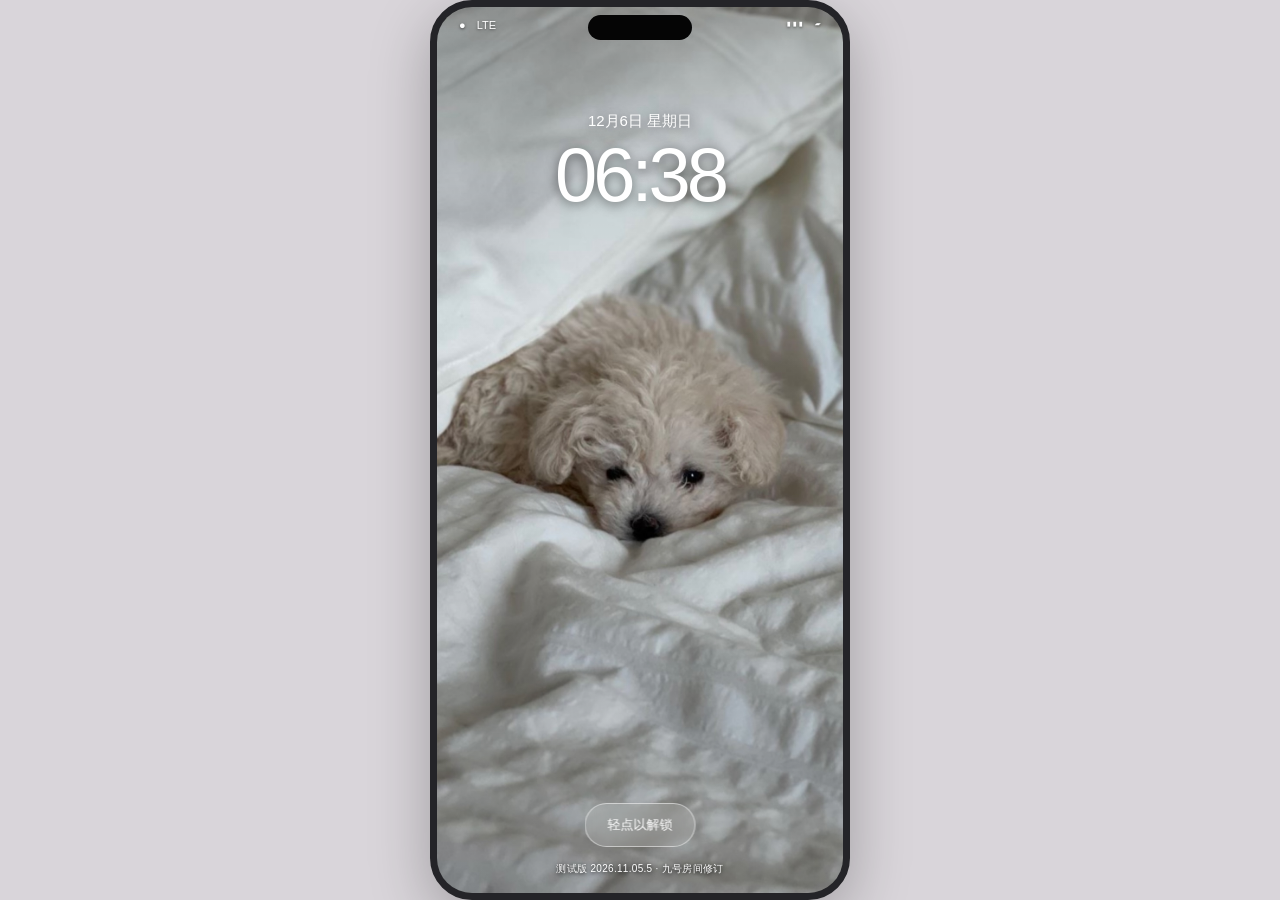
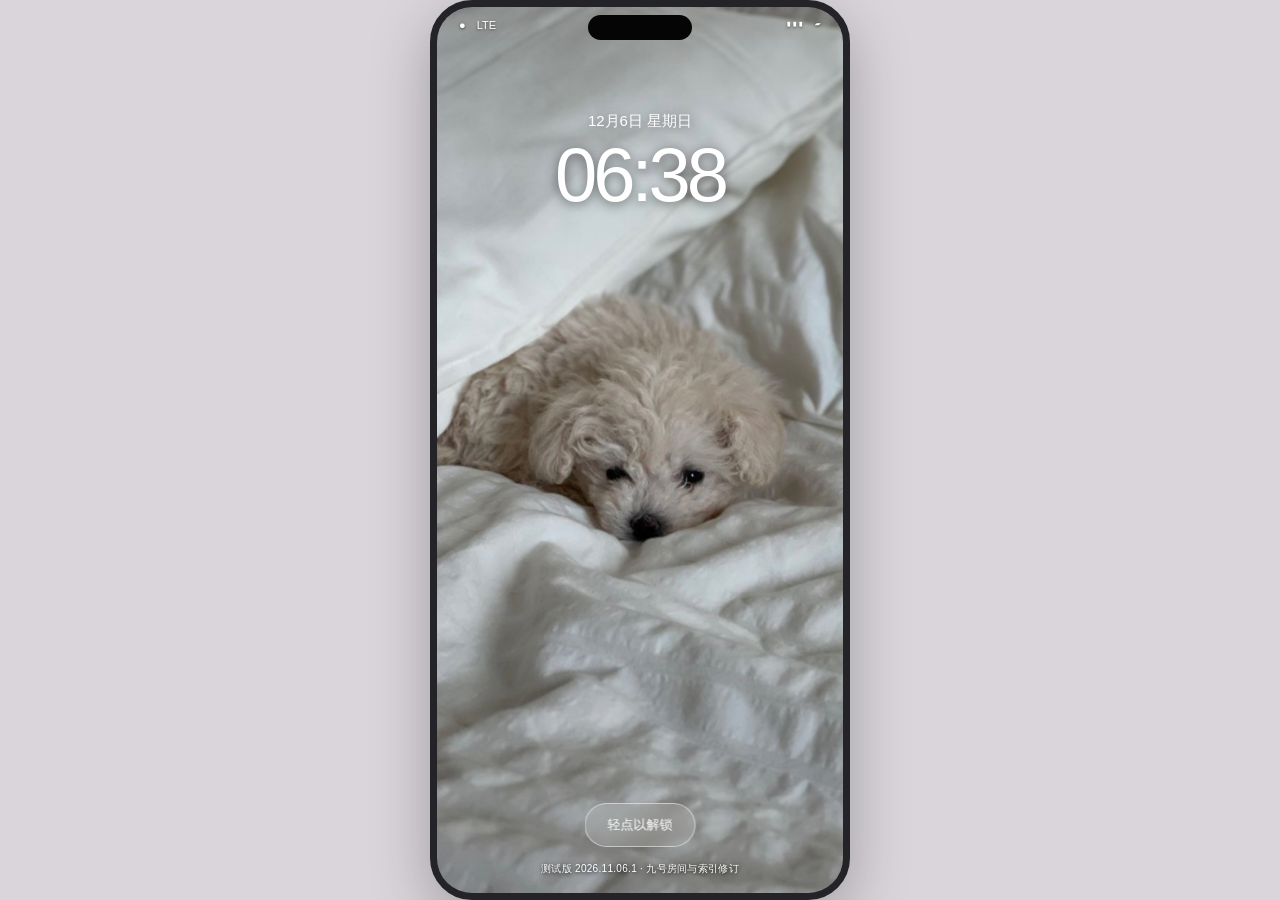
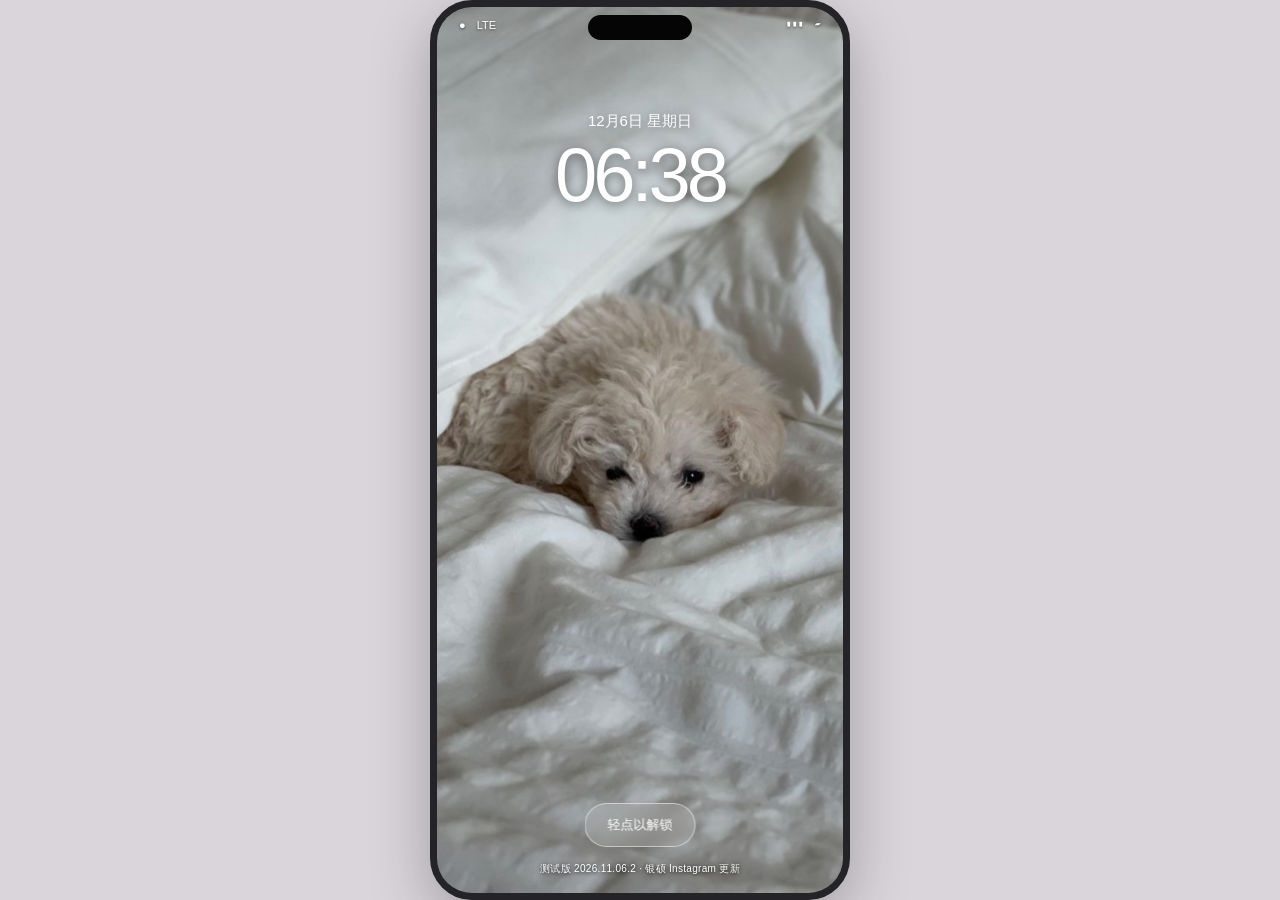
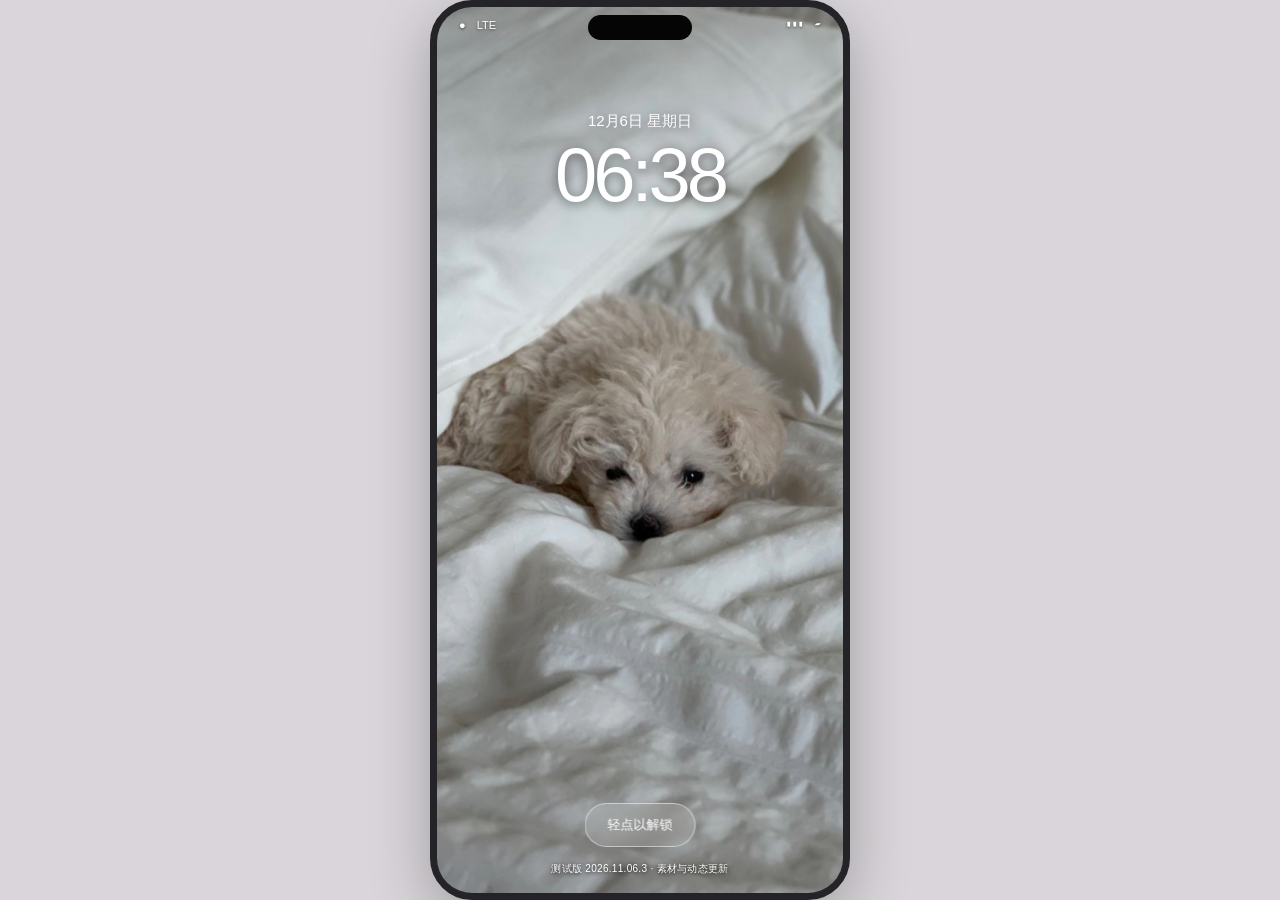
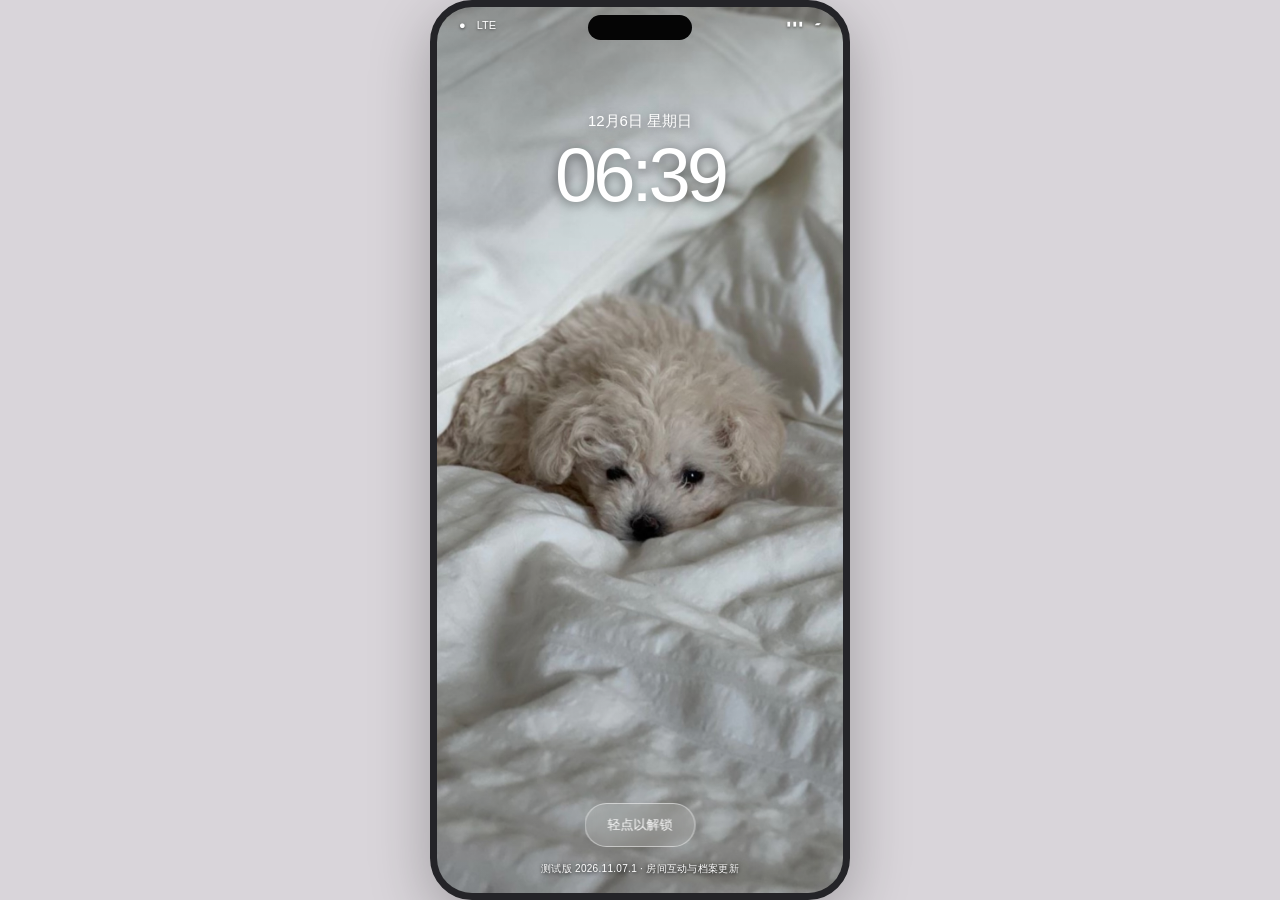
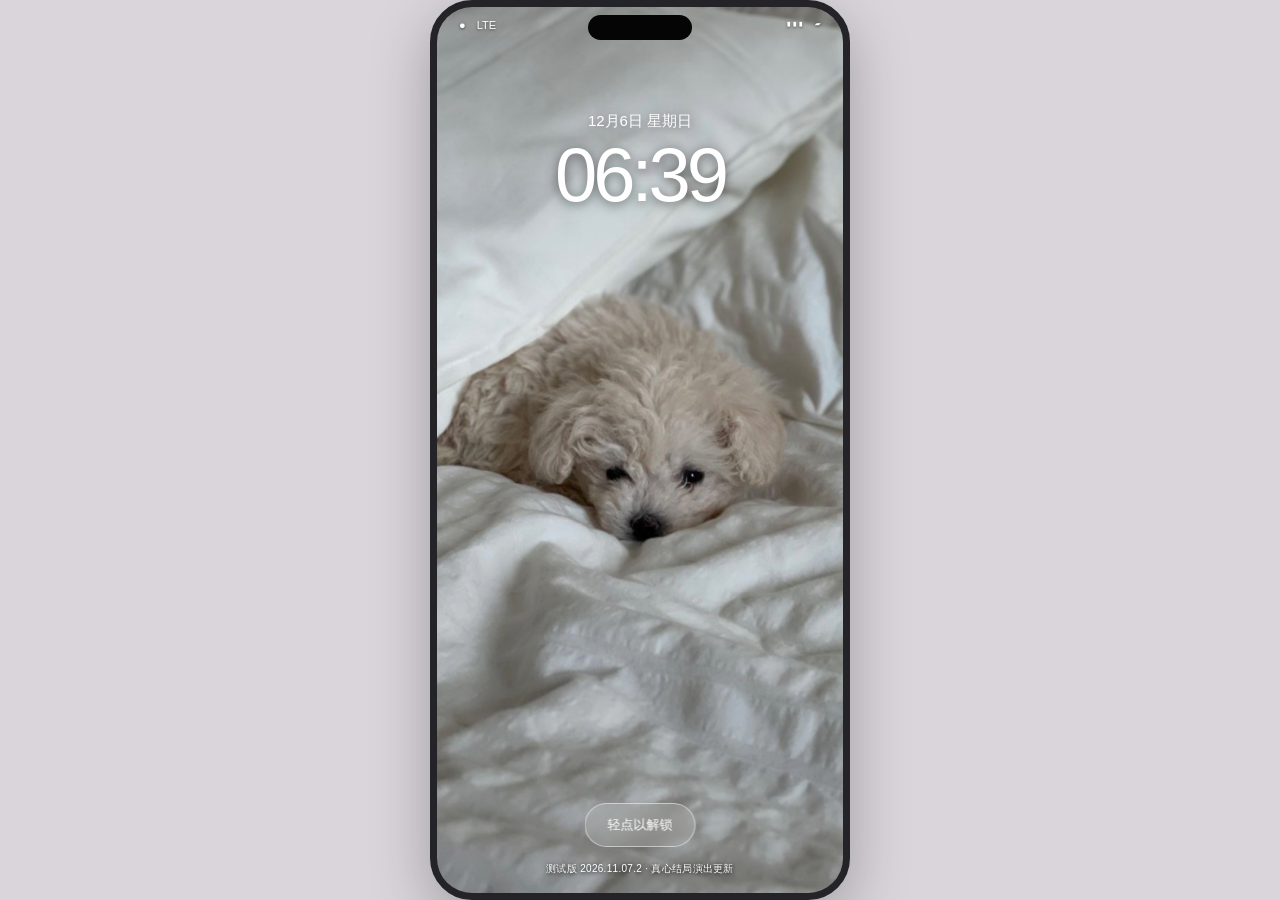
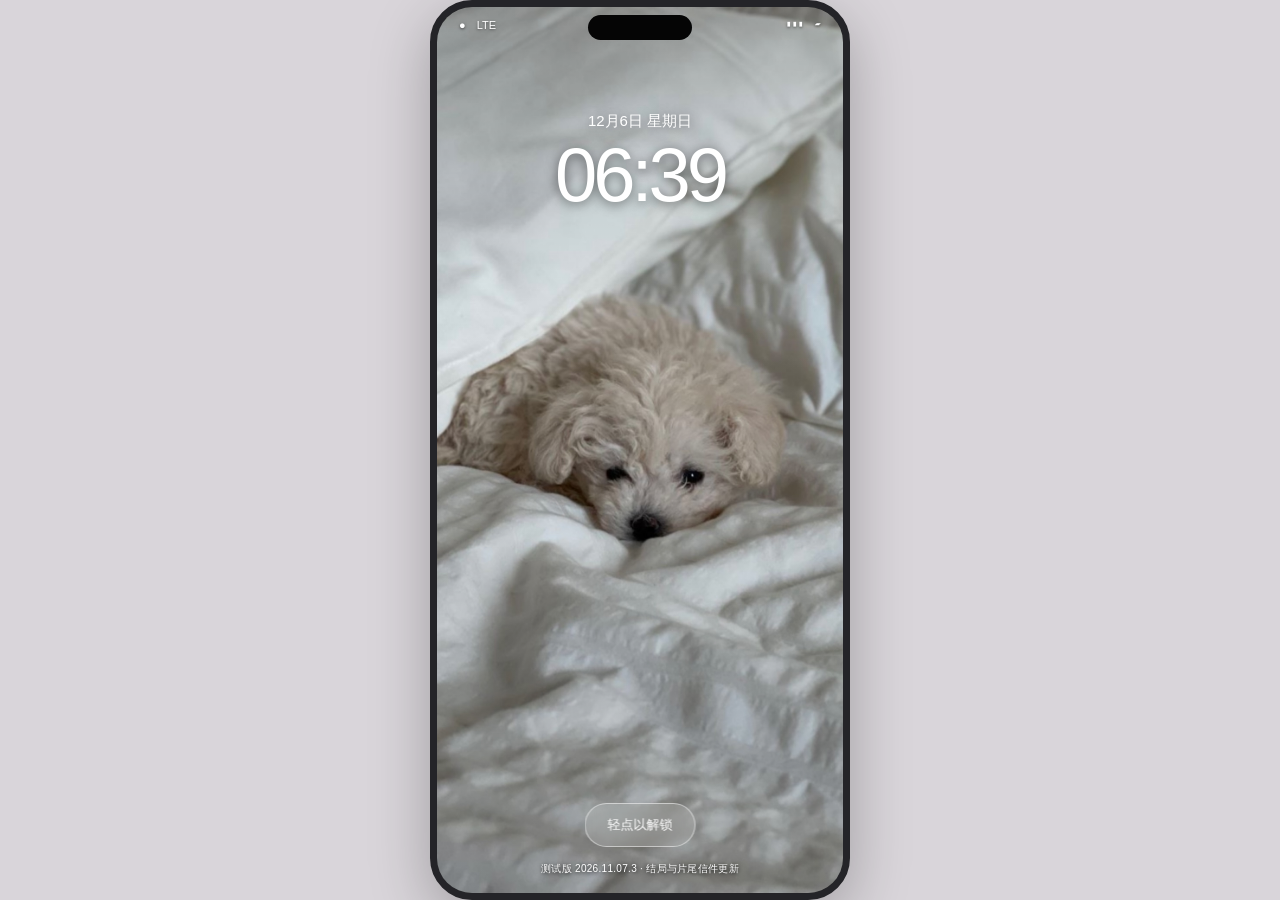
